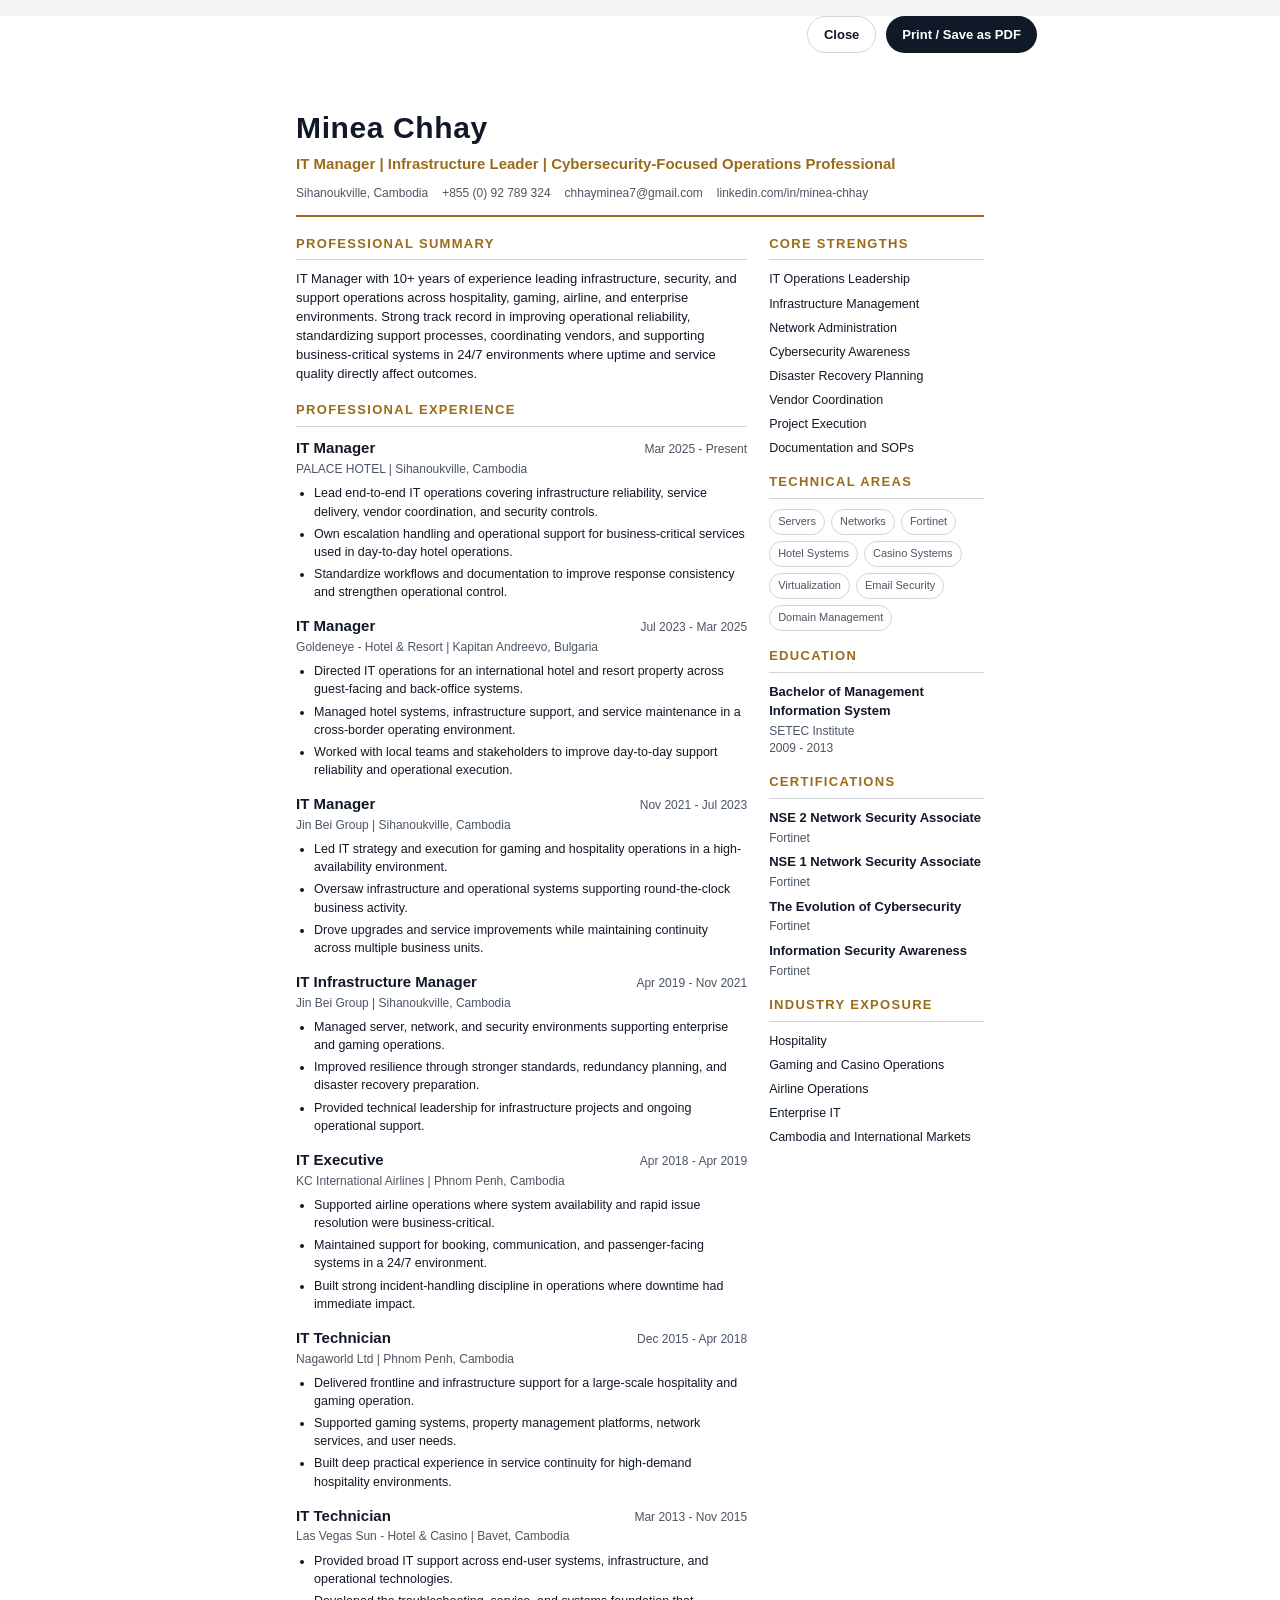
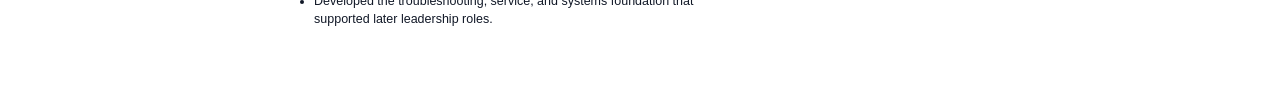
==== resume-pdf.html @ a535db75 "Initial resume website" ====
<!DOCTYPE html>
<html lang="en">
<head>
    <meta charset="UTF-8">
    <meta name="viewport" content="width=device-width, initial-scale=1.0">
    <title>Minea Chhay - Resume</title>
    <style>
        :root {
            --text: #111827;
            --muted: #4b5563;
            --line: #d1d5db;
            --accent: #9a6b19;
            --bg: #ffffff;
        }

        * {
            box-sizing: border-box;
        }

        html {
            background: #f3f4f6;
        }

        body {
            margin: 0;
            font-family: "Segoe UI", Arial, sans-serif;
            color: var(--text);
            background: var(--bg);
            line-height: 1.45;
        }

        .actions {
            width: 210mm;
            margin: 16px auto 0;
            display: flex;
            justify-content: flex-end;
            gap: 10px;
        }

        .action-btn {
            border: 0;
            border-radius: 999px;
            padding: 10px 16px;
            background: #111827;
            color: #ffffff;
            font-size: 13px;
            font-weight: 600;
            cursor: pointer;
        }

        .action-btn.secondary {
            background: #ffffff;
            color: var(--text);
            border: 1px solid var(--line);
        }

        .page {
            width: 210mm;
            min-height: 297mm;
            margin: 0 auto;
            padding: 14mm 14mm 16mm;
            background: var(--bg);
        }

        .header {
            border-bottom: 2px solid var(--accent);
            padding-bottom: 12px;
            margin-bottom: 18px;
        }

        .name {
            font-size: 30px;
            font-weight: 700;
            letter-spacing: 0.02em;
            margin: 0 0 4px;
        }

        .title {
            font-size: 15px;
            color: var(--accent);
            font-weight: 600;
            margin: 0 0 10px;
        }

        .contact {
            display: flex;
            flex-wrap: wrap;
            gap: 6px 14px;
            font-size: 12px;
            color: var(--muted);
        }

        .contact a {
            color: inherit;
            text-decoration: none;
        }

        .grid {
            display: grid;
            grid-template-columns: 2.1fr 1fr;
            gap: 22px;
        }

        .section {
            margin-bottom: 18px;
        }

        .section-title {
            font-size: 13px;
            font-weight: 700;
            letter-spacing: 0.1em;
            text-transform: uppercase;
            color: var(--accent);
            margin: 0 0 10px;
            padding-bottom: 6px;
            border-bottom: 1px solid var(--line);
        }

        p {
            margin: 0;
        }

        .summary {
            font-size: 13px;
            color: var(--text);
        }

        .job {
            margin-bottom: 14px;
            page-break-inside: avoid;
        }

        .job-header {
            display: flex;
            justify-content: space-between;
            gap: 12px;
            align-items: baseline;
            margin-bottom: 2px;
        }

        .job-title {
            font-size: 15px;
            font-weight: 700;
        }

        .job-date {
            font-size: 12px;
            color: var(--muted);
            white-space: nowrap;
        }

        .job-meta {
            font-size: 12px;
            color: var(--muted);
            margin-bottom: 6px;
        }

        ul {
            margin: 0;
            padding-left: 18px;
        }

        li {
            margin-bottom: 4px;
            font-size: 12.5px;
        }

        .side-block {
            margin-bottom: 16px;
        }

        .side-list,
        .compact-list {
            display: grid;
            gap: 6px;
        }

        .side-item {
            font-size: 12.5px;
            color: var(--text);
        }

        .small {
            font-size: 12px;
            color: var(--muted);
        }

        .edu-title,
        .cert-title {
            font-size: 13px;
            font-weight: 700;
            margin-bottom: 2px;
        }

        .tag-list {
            display: flex;
            flex-wrap: wrap;
            gap: 6px;
        }

        .tag {
            border: 1px solid var(--line);
            border-radius: 999px;
            padding: 4px 8px;
            font-size: 11px;
            color: var(--muted);
        }

        @page {
            size: A4;
            margin: 0;
        }

        @media print {
            html {
                background: #fff;
            }

            .actions {
                display: none;
            }

            .page {
                margin: 0;
                width: auto;
                min-height: auto;
                box-shadow: none;
            }
        }
    </style>
</head>
<body>
    <div class="actions">
        <button class="action-btn secondary" type="button" onclick="window.close()">Close</button>
        <button class="action-btn" type="button" onclick="window.print()">Print / Save as PDF</button>
    </div>
    <div class="page">
        <header class="header">
            <h1 class="name">Minea Chhay</h1>
            <p class="title">IT Manager | Infrastructure Leader | Cybersecurity-Focused Operations Professional</p>
            <div class="contact">
                <span>Sihanoukville, Cambodia</span>
                <a href="tel:+855092789324">+855 (0) 92 789 324</a>
                <a href="mailto:chhayminea7@gmail.com">chhayminea7@gmail.com</a>
                <a href="https://www.linkedin.com/in/minea-chhay/">linkedin.com/in/minea-chhay</a>
            </div>
        </header>

        <div class="grid">
            <main>
                <section class="section">
                    <h2 class="section-title">Professional Summary</h2>
                    <p class="summary">
                        IT Manager with 10+ years of experience leading infrastructure, security, and support operations
                        across hospitality, gaming, airline, and enterprise environments. Strong track record in improving
                        operational reliability, standardizing support processes, coordinating vendors, and supporting
                        business-critical systems in 24/7 environments where uptime and service quality directly affect outcomes.
                    </p>
                </section>

                <section class="section">
                    <h2 class="section-title">Professional Experience</h2>

                    <article class="job">
                        <div class="job-header">
                            <div class="job-title">IT Manager</div>
                            <div class="job-date">Mar 2025 - Present</div>
                        </div>
                        <div class="job-meta">PALACE HOTEL | Sihanoukville, Cambodia</div>
                        <ul>
                            <li>Lead end-to-end IT operations covering infrastructure reliability, service delivery, vendor coordination, and security controls.</li>
                            <li>Own escalation handling and operational support for business-critical services used in day-to-day hotel operations.</li>
                            <li>Standardize workflows and documentation to improve response consistency and strengthen operational control.</li>
                        </ul>
                    </article>

                    <article class="job">
                        <div class="job-header">
                            <div class="job-title">IT Manager</div>
                            <div class="job-date">Jul 2023 - Mar 2025</div>
                        </div>
                        <div class="job-meta">Goldeneye - Hotel &amp; Resort | Kapitan Andreevo, Bulgaria</div>
                        <ul>
                            <li>Directed IT operations for an international hotel and resort property across guest-facing and back-office systems.</li>
                            <li>Managed hotel systems, infrastructure support, and service maintenance in a cross-border operating environment.</li>
                            <li>Worked with local teams and stakeholders to improve day-to-day support reliability and operational execution.</li>
                        </ul>
                    </article>

                    <article class="job">
                        <div class="job-header">
                            <div class="job-title">IT Manager</div>
                            <div class="job-date">Nov 2021 - Jul 2023</div>
                        </div>
                        <div class="job-meta">Jin Bei Group | Sihanoukville, Cambodia</div>
                        <ul>
                            <li>Led IT strategy and execution for gaming and hospitality operations in a high-availability environment.</li>
                            <li>Oversaw infrastructure and operational systems supporting round-the-clock business activity.</li>
                            <li>Drove upgrades and service improvements while maintaining continuity across multiple business units.</li>
                        </ul>
                    </article>

                    <article class="job">
                        <div class="job-header">
                            <div class="job-title">IT Infrastructure Manager</div>
                            <div class="job-date">Apr 2019 - Nov 2021</div>
                        </div>
                        <div class="job-meta">Jin Bei Group | Sihanoukville, Cambodia</div>
                        <ul>
                            <li>Managed server, network, and security environments supporting enterprise and gaming operations.</li>
                            <li>Improved resilience through stronger standards, redundancy planning, and disaster recovery preparation.</li>
                            <li>Provided technical leadership for infrastructure projects and ongoing operational support.</li>
                        </ul>
                    </article>

                    <article class="job">
                        <div class="job-header">
                            <div class="job-title">IT Executive</div>
                            <div class="job-date">Apr 2018 - Apr 2019</div>
                        </div>
                        <div class="job-meta">KC International Airlines | Phnom Penh, Cambodia</div>
                        <ul>
                            <li>Supported airline operations where system availability and rapid issue resolution were business-critical.</li>
                            <li>Maintained support for booking, communication, and passenger-facing systems in a 24/7 environment.</li>
                            <li>Built strong incident-handling discipline in operations where downtime had immediate impact.</li>
                        </ul>
                    </article>

                    <article class="job">
                        <div class="job-header">
                            <div class="job-title">IT Technician</div>
                            <div class="job-date">Dec 2015 - Apr 2018</div>
                        </div>
                        <div class="job-meta">Nagaworld Ltd | Phnom Penh, Cambodia</div>
                        <ul>
                            <li>Delivered frontline and infrastructure support for a large-scale hospitality and gaming operation.</li>
                            <li>Supported gaming systems, property management platforms, network services, and user needs.</li>
                            <li>Built deep practical experience in service continuity for high-demand hospitality environments.</li>
                        </ul>
                    </article>

                    <article class="job">
                        <div class="job-header">
                            <div class="job-title">IT Technician</div>
                            <div class="job-date">Mar 2013 - Nov 2015</div>
                        </div>
                        <div class="job-meta">Las Vegas Sun - Hotel &amp; Casino | Bavet, Cambodia</div>
                        <ul>
                            <li>Provided broad IT support across end-user systems, infrastructure, and operational technologies.</li>
                            <li>Developed the troubleshooting, service, and systems foundation that supported later leadership roles.</li>
                        </ul>
                    </article>
                </section>
            </main>

            <aside>
                <section class="side-block">
                    <h2 class="section-title">Core Strengths</h2>
                    <div class="side-list">
                        <div class="side-item">IT Operations Leadership</div>
                        <div class="side-item">Infrastructure Management</div>
                        <div class="side-item">Network Administration</div>
                        <div class="side-item">Cybersecurity Awareness</div>
                        <div class="side-item">Disaster Recovery Planning</div>
                        <div class="side-item">Vendor Coordination</div>
                        <div class="side-item">Project Execution</div>
                        <div class="side-item">Documentation and SOPs</div>
                    </div>
                </section>

                <section class="side-block">
                    <h2 class="section-title">Technical Areas</h2>
                    <div class="tag-list">
                        <span class="tag">Servers</span>
                        <span class="tag">Networks</span>
                        <span class="tag">Fortinet</span>
                        <span class="tag">Hotel Systems</span>
                        <span class="tag">Casino Systems</span>
                        <span class="tag">Virtualization</span>
                        <span class="tag">Email Security</span>
                        <span class="tag">Domain Management</span>
                    </div>
                </section>

                <section class="side-block">
                    <h2 class="section-title">Education</h2>
                    <div class="compact-list">
                        <div>
                            <div class="edu-title">Bachelor of Management Information System</div>
                            <div class="small">SETEC Institute</div>
                            <div class="small">2009 - 2013</div>
                        </div>
                    </div>
                </section>

                <section class="side-block">
                    <h2 class="section-title">Certifications</h2>
                    <div class="compact-list">
                        <div>
                            <div class="cert-title">NSE 2 Network Security Associate</div>
                            <div class="small">Fortinet</div>
                        </div>
                        <div>
                            <div class="cert-title">NSE 1 Network Security Associate</div>
                            <div class="small">Fortinet</div>
                        </div>
                        <div>
                            <div class="cert-title">The Evolution of Cybersecurity</div>
                            <div class="small">Fortinet</div>
                        </div>
                        <div>
                            <div class="cert-title">Information Security Awareness</div>
                            <div class="small">Fortinet</div>
                        </div>
                    </div>
                </section>

                <section class="side-block">
                    <h2 class="section-title">Industry Exposure</h2>
                    <div class="side-list">
                        <div class="side-item">Hospitality</div>
                        <div class="side-item">Gaming and Casino Operations</div>
                        <div class="side-item">Airline Operations</div>
                        <div class="side-item">Enterprise IT</div>
                        <div class="side-item">Cambodia and International Markets</div>
                    </div>
                </section>
            </aside>
        </div>
    </div>
</body>
</html>
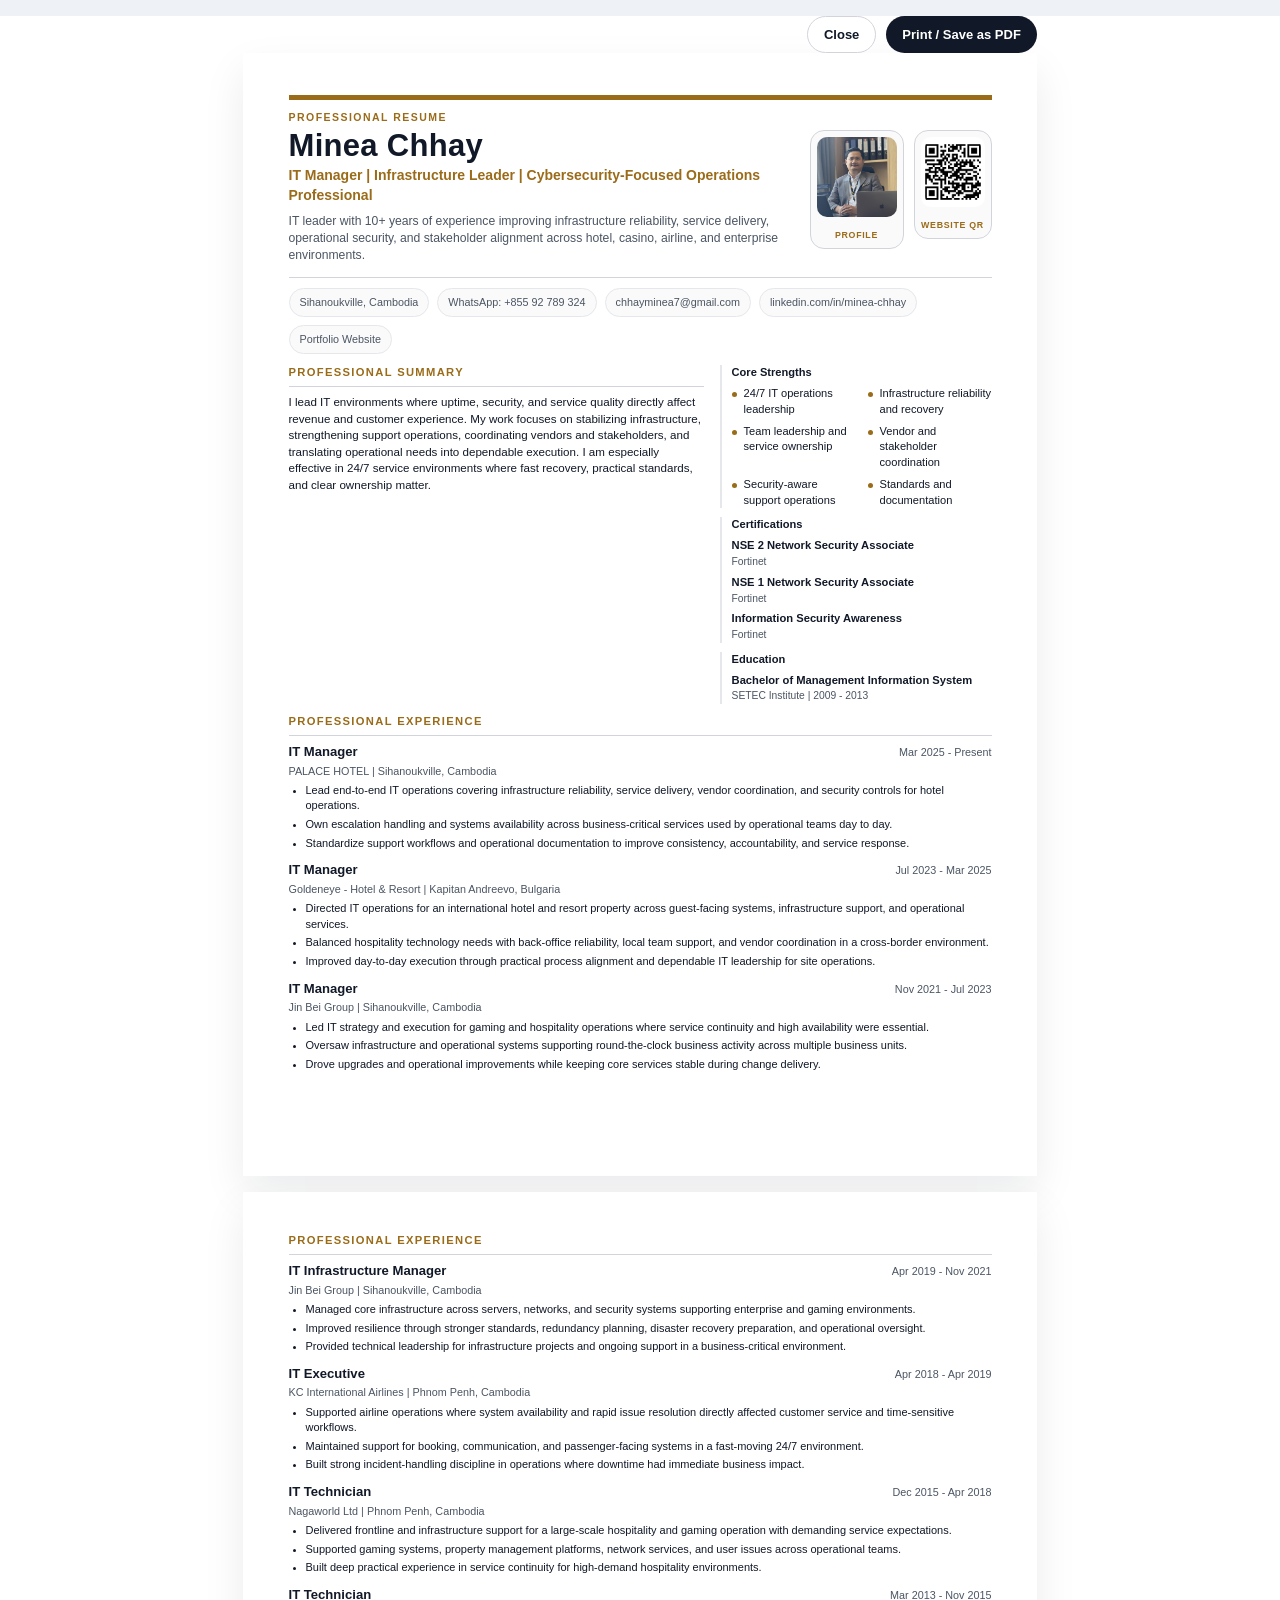
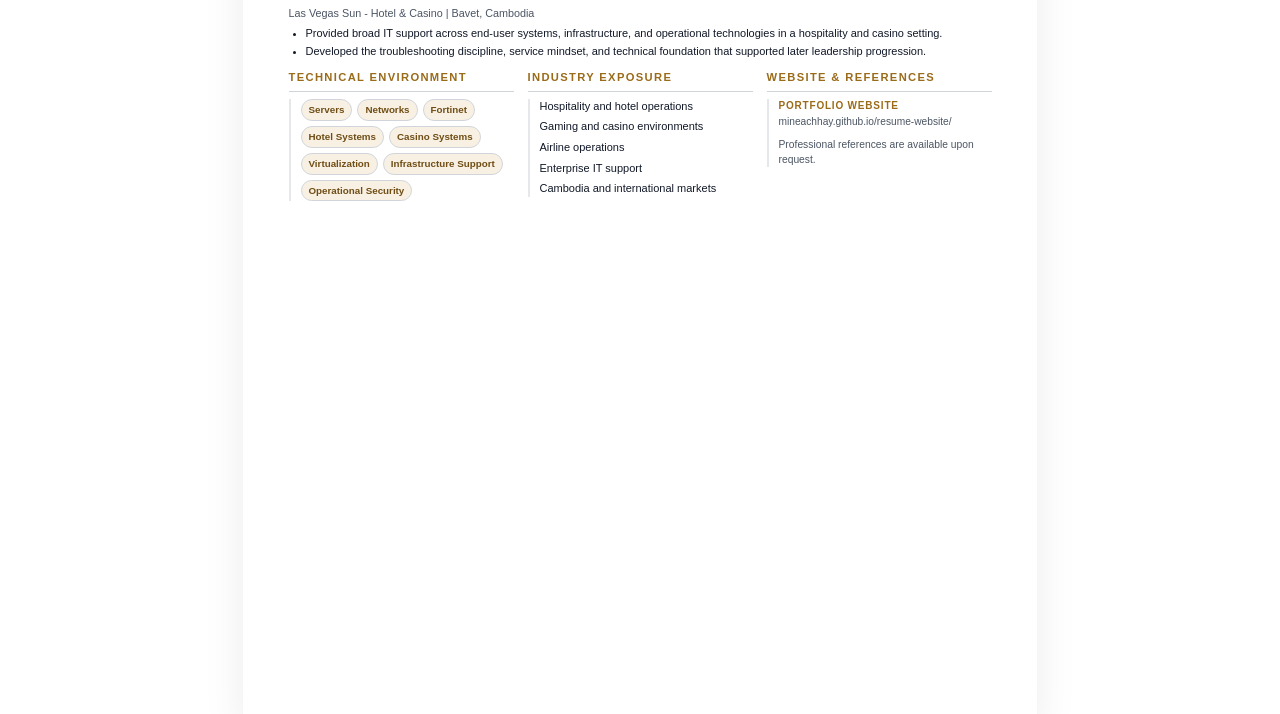
==== commit 7176029c: "Update resume site content and assets" ====
--- a/resume-pdf.html
+++ b/resume-pdf.html
@@ -3,14 +3,18 @@
 <head>
     <meta charset="UTF-8">
     <meta name="viewport" content="width=device-width, initial-scale=1.0">
-    <title>Minea Chhay - Resume</title>
+    <title>Minea Chhay - Professional Resume</title>
     <style>
         :root {
-            --text: #111827;
+            --ink: #111827;
             --muted: #4b5563;
+            --subtle: #6b7280;
             --line: #d1d5db;
+            --line-soft: #e5e7eb;
             --accent: #9a6b19;
-            --bg: #ffffff;
+            --accent-soft: #f8f1e3;
+            --paper: #ffffff;
+            --canvas: #eef2f7;
         }
 
         * {
@@ -18,15 +22,17 @@
         }
 
         html {
-            background: #f3f4f6;
+            background: var(--canvas);
         }
 
         body {
             margin: 0;
-            font-family: "Segoe UI", Arial, sans-serif;
-            color: var(--text);
-            background: var(--bg);
-            line-height: 1.45;
+            color: var(--ink);
+            background: var(--paper);
+            font-family: "Aptos", "Segoe UI", Arial, sans-serif;
+            line-height: 1.42;
+            -webkit-print-color-adjust: exact;
+            print-color-adjust: exact;
         }
 
         .actions {
@@ -50,70 +56,153 @@
 
         .action-btn.secondary {
             background: #ffffff;
-            color: var(--text);
+            color: var(--ink);
             border: 1px solid var(--line);
         }
 
         .page {
             width: 210mm;
             min-height: 297mm;
-            margin: 0 auto;
-            padding: 14mm 14mm 16mm;
-            background: var(--bg);
+            margin: 0 auto 16px;
+            padding: 11mm 12mm 12mm;
+            background: var(--paper);
+            box-shadow: 0 18px 40px rgba(15, 23, 42, 0.08);
+        }
+
+        .page:last-of-type {
+            margin-bottom: 0;
+        }
+
+        .eyebrow {
+            margin: 0 0 6px;
+            color: var(--accent);
+            font-size: 10.5px;
+            font-weight: 800;
+            letter-spacing: 0.14em;
+            text-transform: uppercase;
         }
 
         .header {
-            border-bottom: 2px solid var(--accent);
+            border-top: 5px solid var(--accent);
+            padding-top: 10px;
+            margin-bottom: 11px;
+        }
+
+        .header-top {
+            display: grid;
+            grid-template-columns: minmax(0, 1fr) 182px;
+            gap: 18px;
+            align-items: start;
             padding-bottom: 12px;
-            margin-bottom: 18px;
+            border-bottom: 1px solid var(--line);
         }
 
         .name {
-            font-size: 30px;
+            margin: 0 0 4px;
+            font-size: 31px;
+            line-height: 1.02;
+            font-weight: 800;
+            letter-spacing: 0.01em;
+        }
+
+        .title {
+            margin: 0 0 7px;
+            color: var(--accent);
+            font-size: 14px;
             font-weight: 700;
-            letter-spacing: 0.02em;
-            margin: 0 0 4px;
-        }
-
-        .title {
-            font-size: 15px;
+        }
+
+        .headline {
+            margin: 0;
+            max-width: 620px;
+            color: var(--muted);
+            font-size: 12.2px;
+        }
+
+        .header-side {
+            display: grid;
+            grid-template-columns: 94px 78px;
+            gap: 10px;
+            justify-content: end;
+            align-items: start;
+        }
+
+        .visual-card {
+            border: 1px solid var(--line);
+            border-radius: 14px;
+            padding: 6px;
+            background: #fafafa;
+            text-align: center;
+        }
+
+        .visual-label {
+            display: block;
+            margin-top: 5px;
             color: var(--accent);
-            font-weight: 600;
-            margin: 0 0 10px;
-        }
-
-        .contact {
+            font-size: 8.8px;
+            font-weight: 800;
+            letter-spacing: 0.08em;
+            text-transform: uppercase;
+        }
+
+        .profile-photo {
+            width: 100%;
+            height: 80px;
+            border-radius: 10px;
+            object-fit: cover;
+            object-position: center 12%;
+        }
+
+        .qr-image {
+            width: 100%;
+            height: 70px;
+            padding: 4px;
+            border-radius: 10px;
+            background: #ffffff;
+            object-fit: contain;
+        }
+
+        .contact-strip {
             display: flex;
             flex-wrap: wrap;
-            gap: 6px 14px;
-            font-size: 12px;
+            gap: 8px;
+            margin-top: 10px;
+        }
+
+        .contact-pill {
+            display: inline-flex;
+            align-items: center;
+            padding: 6px 10px;
+            border: 1px solid var(--line-soft);
+            border-radius: 999px;
+            background: #fafafa;
             color: var(--muted);
-        }
-
-        .contact a {
-            color: inherit;
             text-decoration: none;
-        }
-
-        .grid {
+            font-size: 10.8px;
+        }
+
+        .intro-grid {
             display: grid;
-            grid-template-columns: 2.1fr 1fr;
-            gap: 22px;
+            grid-template-columns: minmax(0, 1.45fr) minmax(0, 0.95fr);
+            gap: 16px;
+            margin-bottom: 10px;
         }
 
         .section {
-            margin-bottom: 18px;
+            margin-bottom: 10px;
+            page-break-inside: avoid;
+            break-inside: avoid-page;
         }
 
         .section-title {
-            font-size: 13px;
-            font-weight: 700;
-            letter-spacing: 0.1em;
+            margin: 0 0 7px;
+            padding-bottom: 5px;
+            border-bottom: 1px solid var(--line);
+            color: var(--accent);
+            font-size: 11.2px;
+            font-weight: 800;
             text-transform: uppercase;
-            color: var(--accent);
-            margin: 0 0 10px;
-            padding-bottom: 6px;
-            border-bottom: 1px solid var(--line);
+            letter-spacing: 0.12em;
         }
 
         p {
@@ -121,13 +210,76 @@
         }
 
         .summary {
-            font-size: 13px;
-            color: var(--text);
-        }
-
-        .job {
-            margin-bottom: 14px;
+            color: var(--ink);
+            font-size: 11.6px;
+        }
+
+        .info-stack {
+            display: grid;
+            gap: 9px;
+        }
+
+        .info-block {
+            padding-left: 10px;
+            border-left: 2px solid var(--line-soft);
+        }
+
+        .info-title {
+            margin: 0 0 5px;
+            color: var(--ink);
+            font-size: 11.1px;
+            font-weight: 800;
+        }
+
+        .two-col-list {
+            display: grid;
+            grid-template-columns: repeat(2, minmax(0, 1fr));
+            gap: 6px 12px;
+        }
+
+        .bullet-item {
+            position: relative;
+            padding-left: 12px;
+            color: var(--ink);
+            font-size: 11.1px;
+        }
+
+        .bullet-item::before {
+            content: "";
+            position: absolute;
+            top: 6px;
+            left: 0;
+            width: 5px;
+            height: 5px;
+            border-radius: 50%;
+            background: var(--accent);
+        }
+
+        .mini-list {
+            display: grid;
+            gap: 5px;
+        }
+
+        .mini-item {
+            color: var(--ink);
+            font-size: 11px;
+        }
+
+        .mini-item strong {
+            display: block;
+            margin-bottom: 1px;
+            font-size: 11.2px;
+        }
+
+        .mini-sub {
+            color: var(--muted);
+            font-size: 10.3px;
+        }
+
+        .experience-item {
+            margin-bottom: 10px;
             page-break-inside: avoid;
+            break-inside: avoid-page;
         }
 
         .job-header {
@@ -139,71 +291,91 @@
         }
 
         .job-title {
-            font-size: 15px;
-            font-weight: 700;
+            font-size: 13.1px;
+            font-weight: 800;
         }
 
         .job-date {
-            font-size: 12px;
             color: var(--muted);
+            font-size: 10.8px;
             white-space: nowrap;
         }
 
         .job-meta {
-            font-size: 12px;
+            margin-bottom: 4px;
             color: var(--muted);
-            margin-bottom: 6px;
+            font-size: 10.8px;
         }
 
         ul {
             margin: 0;
-            padding-left: 18px;
+            padding-left: 17px;
         }
 
         li {
-            margin-bottom: 4px;
-            font-size: 12.5px;
-        }
-
-        .side-block {
-            margin-bottom: 16px;
-        }
-
-        .side-list,
-        .compact-list {
+            margin-bottom: 3px;
+            font-size: 11px;
+        }
+
+        .closing-grid {
             display: grid;
-            gap: 6px;
-        }
-
-        .side-item {
-            font-size: 12.5px;
-            color: var(--text);
-        }
-
-        .small {
-            font-size: 12px;
-            color: var(--muted);
-        }
-
-        .edu-title,
-        .cert-title {
-            font-size: 13px;
-            font-weight: 700;
-            margin-bottom: 2px;
+            grid-template-columns: repeat(3, minmax(0, 1fr));
+            gap: 14px;
+            margin-top: 8px;
+        }
+
+        .closing-card {
+            page-break-inside: avoid;
+            break-inside: avoid-page;
+        }
+
+        .closing-body {
+            padding-left: 10px;
+            border-left: 2px solid var(--line-soft);
         }
 
         .tag-list {
             display: flex;
             flex-wrap: wrap;
-            gap: 6px;
+            gap: 5px;
         }
 
         .tag {
             border: 1px solid var(--line);
             border-radius: 999px;
-            padding: 4px 8px;
-            font-size: 11px;
+            padding: 3px 7px;
+            background: var(--accent-soft);
+            color: #6f4d15;
+            font-size: 9.8px;
+            font-weight: 700;
+        }
+
+        .website-copy {
             color: var(--muted);
+            font-size: 10.2px;
+            line-height: 1.45;
+        }
+
+        .website-copy strong {
+            display: block;
+            margin-bottom: 2px;
+            color: var(--accent);
+            font-size: 10px;
+            font-weight: 800;
+            letter-spacing: 0.08em;
+            text-transform: uppercase;
+        }
+
+        .website-copy a {
+            color: inherit;
+            text-decoration: none;
+            overflow-wrap: anywhere;
+        }
+
+        .reference-note {
+            margin-top: 8px;
+            color: var(--muted);
+            font-size: 10.3px;
         }
 
         @page {
@@ -213,7 +385,7 @@
 
         @media print {
             html {
-                background: #fff;
+                background: #ffffff;
             }
 
             .actions {
@@ -221,10 +393,106 @@
             }
 
             .page {
-                margin: 0;
                 width: auto;
                 min-height: auto;
+                margin: 0;
+                padding: 10mm 11mm 11mm;
                 box-shadow: none;
+                page-break-after: always;
+            }
+
+            .page:last-of-type {
+                page-break-after: auto;
+            }
+
+            .header-top {
+                grid-template-columns: minmax(0, 1fr) 168px;
+                gap: 14px;
+            }
+
+            .name {
+                font-size: 28px;
+            }
+
+            .title {
+                font-size: 13px;
+            }
+
+            .headline {
+                font-size: 11.3px;
+            }
+
+            .header-side {
+                grid-template-columns: 84px 70px;
+                gap: 8px;
+            }
+
+            .profile-photo {
+                height: 70px;
+            }
+
+            .qr-image {
+                height: 62px;
+            }
+
+            .visual-label {
+                font-size: 8.2px;
+            }
+
+            .contact-strip {
+                gap: 4px 8px;
+            }
+
+            .contact-pill {
+                padding: 0;
+                border: 0;
+                border-radius: 0;
+                background: transparent;
+                font-size: 10.1px;
+            }
+
+            .intro-grid,
+            .closing-grid {
+                gap: 12px;
+            }
+
+            .section {
+                margin-bottom: 9px;
+            }
+
+            .section-title {
+                margin-bottom: 6px;
+                font-size: 10.8px;
+            }
+
+            .summary,
+            .bullet-item,
+            .mini-item,
+            li {
+                font-size: 10.7px;
+            }
+
+            .mini-item strong,
+            .info-title {
+                font-size: 10.9px;
+            }
+
+            .mini-sub,
+            .job-meta,
+            .job-date,
+            .website-copy,
+            .reference-note {
+                font-size: 10px;
+            }
+
+            .job-title {
+                font-size: 12.4px;
+            }
+
+            .tag {
+                background: transparent;
+                padding: 2px 6px;
+                font-size: 9.2px;
             }
         }
     </style>
@@ -234,142 +502,195 @@
         <button class="action-btn secondary" type="button" onclick="window.close()">Close</button>
         <button class="action-btn" type="button" onclick="window.print()">Print / Save as PDF</button>
     </div>
-    <div class="page">
+
+    <section class="page">
         <header class="header">
-            <h1 class="name">Minea Chhay</h1>
-            <p class="title">IT Manager | Infrastructure Leader | Cybersecurity-Focused Operations Professional</p>
-            <div class="contact">
-                <span>Sihanoukville, Cambodia</span>
-                <a href="tel:+855092789324">+855 (0) 92 789 324</a>
-                <a href="mailto:chhayminea7@gmail.com">chhayminea7@gmail.com</a>
-                <a href="https://www.linkedin.com/in/minea-chhay/">linkedin.com/in/minea-chhay</a>
+            <p class="eyebrow">Professional Resume</p>
+            <div class="header-top">
+                <div>
+                    <h1 class="name">Minea Chhay</h1>
+                    <p class="title">IT Manager | Infrastructure Leader | Cybersecurity-Focused Operations Professional</p>
+                    <p class="headline">
+                        IT leader with 10+ years of experience improving infrastructure reliability, service delivery,
+                        operational security, and stakeholder alignment across hotel, casino, airline, and enterprise environments.
+                    </p>
+                </div>
+                <div class="header-side">
+                    <div class="visual-card">
+                        <img src="./profile.jpg" alt="Portrait of Minea Chhay" class="profile-photo">
+                        <span class="visual-label">Profile</span>
+                    </div>
+                    <div class="visual-card">
+                        <img src="./qr-website.png" alt="QR code linking to Minea Chhay's website" class="qr-image">
+                        <span class="visual-label">Website QR</span>
+                    </div>
+                </div>
+            </div>
+            <div class="contact-strip">
+                <span class="contact-pill">Sihanoukville, Cambodia</span>
+                <a href="https://wa.me/85592789324" class="contact-pill">WhatsApp: +855 92 789 324</a>
+                <a href="mailto:chhayminea7@gmail.com" class="contact-pill">chhayminea7@gmail.com</a>
+                <a href="https://www.linkedin.com/in/minea-chhay/" class="contact-pill">linkedin.com/in/minea-chhay</a>
+                <a href="https://mineachhay.github.io/resume-website/" class="contact-pill">Portfolio Website</a>
             </div>
         </header>
 
-        <div class="grid">
-            <main>
-                <section class="section">
-                    <h2 class="section-title">Professional Summary</h2>
-                    <p class="summary">
-                        IT Manager with 10+ years of experience leading infrastructure, security, and support operations
-                        across hospitality, gaming, airline, and enterprise environments. Strong track record in improving
-                        operational reliability, standardizing support processes, coordinating vendors, and supporting
-                        business-critical systems in 24/7 environments where uptime and service quality directly affect outcomes.
-                    </p>
-                </section>
-
-                <section class="section">
-                    <h2 class="section-title">Professional Experience</h2>
-
-                    <article class="job">
-                        <div class="job-header">
-                            <div class="job-title">IT Manager</div>
-                            <div class="job-date">Mar 2025 - Present</div>
+        <section class="intro-grid">
+            <div class="section">
+                <h2 class="section-title">Professional Summary</h2>
+                <p class="summary">
+                    I lead IT environments where uptime, security, and service quality directly affect revenue and customer
+                    experience. My work focuses on stabilizing infrastructure, strengthening support operations, coordinating
+                    vendors and stakeholders, and translating operational needs into dependable execution. I am especially
+                    effective in 24/7 service environments where fast recovery, practical standards, and clear ownership matter.
+                </p>
+            </div>
+
+            <div class="info-stack">
+                <div class="info-block">
+                    <h3 class="info-title">Core Strengths</h3>
+                    <div class="two-col-list">
+                        <div class="bullet-item">24/7 IT operations leadership</div>
+                        <div class="bullet-item">Infrastructure reliability and recovery</div>
+                        <div class="bullet-item">Team leadership and service ownership</div>
+                        <div class="bullet-item">Vendor and stakeholder coordination</div>
+                        <div class="bullet-item">Security-aware support operations</div>
+                        <div class="bullet-item">Standards and documentation</div>
+                    </div>
+                </div>
+
+                <div class="info-block">
+                    <h3 class="info-title">Certifications</h3>
+                    <div class="mini-list">
+                        <div class="mini-item">
+                            <strong>NSE 2 Network Security Associate</strong>
+                            <div class="mini-sub">Fortinet</div>
                         </div>
-                        <div class="job-meta">PALACE HOTEL | Sihanoukville, Cambodia</div>
-                        <ul>
-                            <li>Lead end-to-end IT operations covering infrastructure reliability, service delivery, vendor coordination, and security controls.</li>
-                            <li>Own escalation handling and operational support for business-critical services used in day-to-day hotel operations.</li>
-                            <li>Standardize workflows and documentation to improve response consistency and strengthen operational control.</li>
-                        </ul>
-                    </article>
-
-                    <article class="job">
-                        <div class="job-header">
-                            <div class="job-title">IT Manager</div>
-                            <div class="job-date">Jul 2023 - Mar 2025</div>
+                        <div class="mini-item">
+                            <strong>NSE 1 Network Security Associate</strong>
+                            <div class="mini-sub">Fortinet</div>
                         </div>
-                        <div class="job-meta">Goldeneye - Hotel &amp; Resort | Kapitan Andreevo, Bulgaria</div>
-                        <ul>
-                            <li>Directed IT operations for an international hotel and resort property across guest-facing and back-office systems.</li>
-                            <li>Managed hotel systems, infrastructure support, and service maintenance in a cross-border operating environment.</li>
-                            <li>Worked with local teams and stakeholders to improve day-to-day support reliability and operational execution.</li>
-                        </ul>
-                    </article>
-
-                    <article class="job">
-                        <div class="job-header">
-                            <div class="job-title">IT Manager</div>
-                            <div class="job-date">Nov 2021 - Jul 2023</div>
+                        <div class="mini-item">
+                            <strong>Information Security Awareness</strong>
+                            <div class="mini-sub">Fortinet</div>
                         </div>
-                        <div class="job-meta">Jin Bei Group | Sihanoukville, Cambodia</div>
-                        <ul>
-                            <li>Led IT strategy and execution for gaming and hospitality operations in a high-availability environment.</li>
-                            <li>Oversaw infrastructure and operational systems supporting round-the-clock business activity.</li>
-                            <li>Drove upgrades and service improvements while maintaining continuity across multiple business units.</li>
-                        </ul>
-                    </article>
-
-                    <article class="job">
-                        <div class="job-header">
-                            <div class="job-title">IT Infrastructure Manager</div>
-                            <div class="job-date">Apr 2019 - Nov 2021</div>
-                        </div>
-                        <div class="job-meta">Jin Bei Group | Sihanoukville, Cambodia</div>
-                        <ul>
-                            <li>Managed server, network, and security environments supporting enterprise and gaming operations.</li>
-                            <li>Improved resilience through stronger standards, redundancy planning, and disaster recovery preparation.</li>
-                            <li>Provided technical leadership for infrastructure projects and ongoing operational support.</li>
-                        </ul>
-                    </article>
-
-                    <article class="job">
-                        <div class="job-header">
-                            <div class="job-title">IT Executive</div>
-                            <div class="job-date">Apr 2018 - Apr 2019</div>
-                        </div>
-                        <div class="job-meta">KC International Airlines | Phnom Penh, Cambodia</div>
-                        <ul>
-                            <li>Supported airline operations where system availability and rapid issue resolution were business-critical.</li>
-                            <li>Maintained support for booking, communication, and passenger-facing systems in a 24/7 environment.</li>
-                            <li>Built strong incident-handling discipline in operations where downtime had immediate impact.</li>
-                        </ul>
-                    </article>
-
-                    <article class="job">
-                        <div class="job-header">
-                            <div class="job-title">IT Technician</div>
-                            <div class="job-date">Dec 2015 - Apr 2018</div>
-                        </div>
-                        <div class="job-meta">Nagaworld Ltd | Phnom Penh, Cambodia</div>
-                        <ul>
-                            <li>Delivered frontline and infrastructure support for a large-scale hospitality and gaming operation.</li>
-                            <li>Supported gaming systems, property management platforms, network services, and user needs.</li>
-                            <li>Built deep practical experience in service continuity for high-demand hospitality environments.</li>
-                        </ul>
-                    </article>
-
-                    <article class="job">
-                        <div class="job-header">
-                            <div class="job-title">IT Technician</div>
-                            <div class="job-date">Mar 2013 - Nov 2015</div>
-                        </div>
-                        <div class="job-meta">Las Vegas Sun - Hotel &amp; Casino | Bavet, Cambodia</div>
-                        <ul>
-                            <li>Provided broad IT support across end-user systems, infrastructure, and operational technologies.</li>
-                            <li>Developed the troubleshooting, service, and systems foundation that supported later leadership roles.</li>
-                        </ul>
-                    </article>
-                </section>
-            </main>
-
-            <aside>
-                <section class="side-block">
-                    <h2 class="section-title">Core Strengths</h2>
-                    <div class="side-list">
-                        <div class="side-item">IT Operations Leadership</div>
-                        <div class="side-item">Infrastructure Management</div>
-                        <div class="side-item">Network Administration</div>
-                        <div class="side-item">Cybersecurity Awareness</div>
-                        <div class="side-item">Disaster Recovery Planning</div>
-                        <div class="side-item">Vendor Coordination</div>
-                        <div class="side-item">Project Execution</div>
-                        <div class="side-item">Documentation and SOPs</div>
                     </div>
-                </section>
-
-                <section class="side-block">
-                    <h2 class="section-title">Technical Areas</h2>
+                </div>
+
+                <div class="info-block">
+                    <h3 class="info-title">Education</h3>
+                    <div class="mini-item">
+                        <strong>Bachelor of Management Information System</strong>
+                        <div class="mini-sub">SETEC Institute | 2009 - 2013</div>
+                    </div>
+                </div>
+            </div>
+        </section>
+
+        <section class="section">
+            <h2 class="section-title">Professional Experience</h2>
+
+            <article class="experience-item">
+                <div class="job-header">
+                    <div class="job-title">IT Manager</div>
+                    <div class="job-date">Mar 2025 - Present</div>
+                </div>
+                <div class="job-meta">PALACE HOTEL | Sihanoukville, Cambodia</div>
+                <ul>
+                    <li>Lead end-to-end IT operations covering infrastructure reliability, service delivery, vendor coordination, and security controls for hotel operations.</li>
+                    <li>Own escalation handling and systems availability across business-critical services used by operational teams day to day.</li>
+                    <li>Standardize support workflows and operational documentation to improve consistency, accountability, and service response.</li>
+                </ul>
+            </article>
+
+            <article class="experience-item">
+                <div class="job-header">
+                    <div class="job-title">IT Manager</div>
+                    <div class="job-date">Jul 2023 - Mar 2025</div>
+                </div>
+                <div class="job-meta">Goldeneye - Hotel &amp; Resort | Kapitan Andreevo, Bulgaria</div>
+                <ul>
+                    <li>Directed IT operations for an international hotel and resort property across guest-facing systems, infrastructure support, and operational services.</li>
+                    <li>Balanced hospitality technology needs with back-office reliability, local team support, and vendor coordination in a cross-border environment.</li>
+                    <li>Improved day-to-day execution through practical process alignment and dependable IT leadership for site operations.</li>
+                </ul>
+            </article>
+
+            <article class="experience-item">
+                <div class="job-header">
+                    <div class="job-title">IT Manager</div>
+                    <div class="job-date">Nov 2021 - Jul 2023</div>
+                </div>
+                <div class="job-meta">Jin Bei Group | Sihanoukville, Cambodia</div>
+                <ul>
+                    <li>Led IT strategy and execution for gaming and hospitality operations where service continuity and high availability were essential.</li>
+                    <li>Oversaw infrastructure and operational systems supporting round-the-clock business activity across multiple business units.</li>
+                    <li>Drove upgrades and operational improvements while keeping core services stable during change delivery.</li>
+                </ul>
+            </article>
+        </section>
+    </section>
+
+    <section class="page">
+        <section class="section">
+            <h2 class="section-title">Professional Experience</h2>
+
+            <article class="experience-item">
+                <div class="job-header">
+                    <div class="job-title">IT Infrastructure Manager</div>
+                    <div class="job-date">Apr 2019 - Nov 2021</div>
+                </div>
+                <div class="job-meta">Jin Bei Group | Sihanoukville, Cambodia</div>
+                <ul>
+                    <li>Managed core infrastructure across servers, networks, and security systems supporting enterprise and gaming environments.</li>
+                    <li>Improved resilience through stronger standards, redundancy planning, disaster recovery preparation, and operational oversight.</li>
+                    <li>Provided technical leadership for infrastructure projects and ongoing support in a business-critical environment.</li>
+                </ul>
+            </article>
+
+            <article class="experience-item">
+                <div class="job-header">
+                    <div class="job-title">IT Executive</div>
+                    <div class="job-date">Apr 2018 - Apr 2019</div>
+                </div>
+                <div class="job-meta">KC International Airlines | Phnom Penh, Cambodia</div>
+                <ul>
+                    <li>Supported airline operations where system availability and rapid issue resolution directly affected customer service and time-sensitive workflows.</li>
+                    <li>Maintained support for booking, communication, and passenger-facing systems in a fast-moving 24/7 environment.</li>
+                    <li>Built strong incident-handling discipline in operations where downtime had immediate business impact.</li>
+                </ul>
+            </article>
+
+            <article class="experience-item">
+                <div class="job-header">
+                    <div class="job-title">IT Technician</div>
+                    <div class="job-date">Dec 2015 - Apr 2018</div>
+                </div>
+                <div class="job-meta">Nagaworld Ltd | Phnom Penh, Cambodia</div>
+                <ul>
+                    <li>Delivered frontline and infrastructure support for a large-scale hospitality and gaming operation with demanding service expectations.</li>
+                    <li>Supported gaming systems, property management platforms, network services, and user issues across operational teams.</li>
+                    <li>Built deep practical experience in service continuity for high-demand hospitality environments.</li>
+                </ul>
+            </article>
+
+            <article class="experience-item">
+                <div class="job-header">
+                    <div class="job-title">IT Technician</div>
+                    <div class="job-date">Mar 2013 - Nov 2015</div>
+                </div>
+                <div class="job-meta">Las Vegas Sun - Hotel &amp; Casino | Bavet, Cambodia</div>
+                <ul>
+                    <li>Provided broad IT support across end-user systems, infrastructure, and operational technologies in a hospitality and casino setting.</li>
+                    <li>Developed the troubleshooting discipline, service mindset, and technical foundation that supported later leadership progression.</li>
+                </ul>
+            </article>
+        </section>
+
+        <section class="closing-grid">
+            <div class="closing-card">
+                <h2 class="section-title">Technical Environment</h2>
+                <div class="closing-body">
                     <div class="tag-list">
                         <span class="tag">Servers</span>
                         <span class="tag">Networks</span>
@@ -377,56 +698,36 @@
                         <span class="tag">Hotel Systems</span>
                         <span class="tag">Casino Systems</span>
                         <span class="tag">Virtualization</span>
-                        <span class="tag">Email Security</span>
-                        <span class="tag">Domain Management</span>
+                        <span class="tag">Infrastructure Support</span>
+                        <span class="tag">Operational Security</span>
                     </div>
-                </section>
-
-                <section class="side-block">
-                    <h2 class="section-title">Education</h2>
-                    <div class="compact-list">
-                        <div>
-                            <div class="edu-title">Bachelor of Management Information System</div>
-                            <div class="small">SETEC Institute</div>
-                            <div class="small">2009 - 2013</div>
-                        </div>
+                </div>
+            </div>
+
+            <div class="closing-card">
+                <h2 class="section-title">Industry Exposure</h2>
+                <div class="closing-body">
+                    <div class="mini-list">
+                        <div class="mini-item">Hospitality and hotel operations</div>
+                        <div class="mini-item">Gaming and casino environments</div>
+                        <div class="mini-item">Airline operations</div>
+                        <div class="mini-item">Enterprise IT support</div>
+                        <div class="mini-item">Cambodia and international markets</div>
                     </div>
-                </section>
-
-                <section class="side-block">
-                    <h2 class="section-title">Certifications</h2>
-                    <div class="compact-list">
-                        <div>
-                            <div class="cert-title">NSE 2 Network Security Associate</div>
-                            <div class="small">Fortinet</div>
-                        </div>
-                        <div>
-                            <div class="cert-title">NSE 1 Network Security Associate</div>
-                            <div class="small">Fortinet</div>
-                        </div>
-                        <div>
-                            <div class="cert-title">The Evolution of Cybersecurity</div>
-                            <div class="small">Fortinet</div>
-                        </div>
-                        <div>
-                            <div class="cert-title">Information Security Awareness</div>
-                            <div class="small">Fortinet</div>
-                        </div>
+                </div>
+            </div>
+
+            <div class="closing-card">
+                <h2 class="section-title">Website & References</h2>
+                <div class="closing-body">
+                    <div class="website-copy">
+                        <strong>Portfolio Website</strong>
+                        <a href="https://mineachhay.github.io/resume-website/">mineachhay.github.io/resume-website/</a>
                     </div>
-                </section>
-
-                <section class="side-block">
-                    <h2 class="section-title">Industry Exposure</h2>
-                    <div class="side-list">
-                        <div class="side-item">Hospitality</div>
-                        <div class="side-item">Gaming and Casino Operations</div>
-                        <div class="side-item">Airline Operations</div>
-                        <div class="side-item">Enterprise IT</div>
-                        <div class="side-item">Cambodia and International Markets</div>
-                    </div>
-                </section>
-            </aside>
-        </div>
-    </div>
+                    <p class="reference-note">Professional references are available upon request.</p>
+                </div>
+            </div>
+        </section>
+    </section>
 </body>
 </html>
